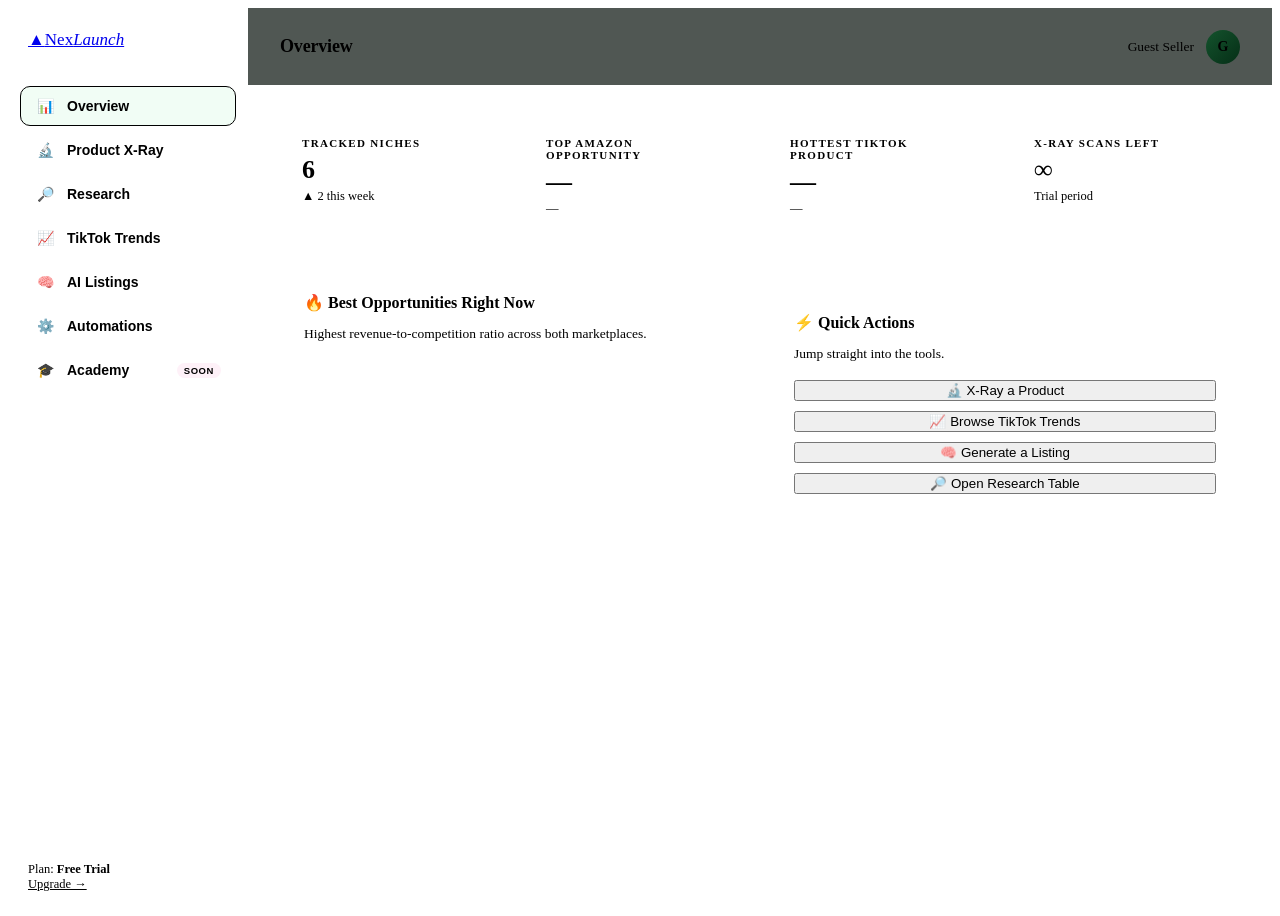
==== app.html @ c9c80b7c "Live SP-API wiring: real fees at Buy Box price, honesty labels, race guard - Server: fees estimated " ====
<!DOCTYPE html>
<html lang="en">
<head>
<meta charset="UTF-8">
<meta name="viewport" content="width=device-width, initial-scale=1.0">
<title>NexLaunch Dashboard</title>
<link rel="icon" href="data:image/svg+xml,<svg xmlns='http://www.w3.org/2000/svg' viewBox='0 0 100 100'><text y='.9em' font-size='90'>🚀</text></svg>">
<link rel="stylesheet" href="css/styles.css">
<link rel="stylesheet" href="css/app.css">
</head>
<body class="app">

<!-- ============ SIDEBAR ============ -->
<aside class="sidebar">
  <a href="index.html" class="logo"><span class="mark">▲</span><span>Nex<em>Launch</em></span></a>
  <nav class="side-nav">
    <button class="side-link active" data-view="overview"><span class="ic">📊</span><span class="txt">Overview</span></button>
    <button class="side-link" data-view="xray"><span class="ic">🔬</span><span class="txt">Product X-Ray</span></button>
    <button class="side-link" data-view="research"><span class="ic">🔎</span><span class="txt">Research</span></button>
    <button class="side-link" data-view="tiktok"><span class="ic">📈</span><span class="txt">TikTok Trends</span></button>
    <button class="side-link" data-view="listings"><span class="ic">🧠</span><span class="txt">AI Listings</span></button>
    <button class="side-link" data-view="automations"><span class="ic">⚙️</span><span class="txt">Automations</span></button>
    <button class="side-link" data-view="academy"><span class="ic">🎓</span><span class="txt">Academy</span><span class="soon">SOON</span></button>
  </nav>
  <div class="side-foot">Plan: <span class="plan-pill" id="side-plan">Free Trial</span><br><a href="index.html#pricing" style="color:var(--green)">Upgrade →</a></div>
</aside>

<!-- ============ MAIN ============ -->
<div class="main">
  <div class="topbar">
    <h1 id="view-title">Overview</h1>
    <div class="user"><span id="user-name">Guest Seller</span><span class="avatar" id="user-avatar">G</span></div>
  </div>

  <div class="content">

    <!-- ======== OVERVIEW ======== -->
    <section class="view active" id="view-overview">
      <div class="grid-4">
        <div class="kpi"><div class="k-label">Tracked Niches</div><div class="k-value">6</div><div class="k-delta up">▲ 2 this week</div></div>
        <div class="kpi"><div class="k-label">Top Amazon Opportunity</div><div class="k-value green" id="ov-amz-top">—</div><div class="k-delta" id="ov-amz-top-name" style="color:var(--muted)">—</div></div>
        <div class="kpi"><div class="k-label">Hottest TikTok Product</div><div class="k-value pink" id="ov-tt-top">—</div><div class="k-delta" id="ov-tt-top-name" style="color:var(--muted)">—</div></div>
        <div class="kpi"><div class="k-label">X-Ray Scans Left</div><div class="k-value">∞</div><div class="k-delta" style="color:var(--muted)">Trial period</div></div>
      </div>

      <div class="grid-2" style="margin-top:20px">
        <div class="panel">
          <h2>🔥 Best Opportunities Right Now</h2>
          <p class="p-sub">Highest revenue-to-competition ratio across both marketplaces.</p>
          <div id="ov-opps"></div>
        </div>
        <div class="panel">
          <h2>⚡ Quick Actions</h2>
          <p class="p-sub">Jump straight into the tools.</p>
          <div style="display:flex;flex-direction:column;gap:10px">
            <button class="btn btn-primary" data-goto="xray">🔬 X-Ray a Product</button>
            <button class="btn btn-ghost" data-goto="tiktok">📈 Browse TikTok Trends</button>
            <button class="btn btn-ghost" data-goto="listings">🧠 Generate a Listing</button>
            <button class="btn btn-ghost" data-goto="research">🔎 Open Research Table</button>
          </div>
        </div>
      </div>
    </section>

    <!-- ======== X-RAY ======== -->
    <section class="view" id="view-xray">
      <div class="panel">
        <h2>Product X-Ray</h2>
        <p class="p-sub">Paste an ASIN, Amazon URL, or product name. Try <span class="mono" style="color:var(--green)">B0CX1EARBD</span> or "yoga mat".</p>
        <div class="search-row">
          <input id="xray-input" type="text" placeholder="B0CX1EARBD  ·  https://amazon.com/dp/…  ·  ice roller">
          <button class="btn btn-primary" id="xray-btn">X-Ray →</button>
        </div>
      </div>

      <div class="xray-result" id="xray-result">
        <div class="panel">
          <div class="xray-title">
            <span class="thumb" id="xr-emoji">📦</span>
            <div>
              <h3 id="xr-name">—</h3>
              <div class="meta"><span id="xr-asin">—</span> · <span id="xr-cat">—</span> · <span id="xr-src"></span></div>
            </div>
          </div>
          <div class="grid-4">
            <div class="kpi"><div class="k-label">Est. Revenue</div><div class="k-value green" id="xr-rev">—</div><div class="k-delta" style="color:var(--muted)">per month</div></div>
            <div class="kpi"><div class="k-label">Est. Sales</div><div class="k-value" id="xr-sales">—</div><div class="k-delta" style="color:var(--muted)">units / month</div></div>
            <div class="kpi"><div class="k-label">BSR</div><div class="k-value" id="xr-bsr">—</div><div class="k-delta" id="xr-trend">—</div></div>
            <div class="kpi"><div class="k-label">Reviews</div><div class="k-value" id="xr-reviews">—</div><div class="k-delta" style="color:var(--muted)" id="xr-rating">—</div></div>
          </div>
        </div>

        <div class="grid-2" style="margin-top:20px">
          <div class="panel">
            <h2>Profit Breakdown <span style="font-size:12px;color:var(--muted);font-weight:400">(per unit)</span></h2>
            <p class="p-sub">Amazon FBA fee model, est. landed cost.</p>
            <table class="fee-table" id="xr-fees"></table>
            <div id="xr-verdict"></div>
          </div>
          <div class="panel">
            <h2>12-Month Sales Trend</h2>
            <p class="p-sub" id="xr-chart-sub">Modeled from rank velocity (demo).</p>
            <div class="bar-chart" id="xr-chart"></div>
            <div class="chart-caption"><span id="xr-chart-start"></span><span id="xr-chart-end"></span></div>
          </div>
        </div>

        <div class="panel" style="margin-top:20px">
          <h2>Reseller Mode</h2>
          <p class="p-sub">Attaching to an existing listing instead of launching your own? Check if the margin survives.</p>
          <label class="rs-toggle"><input type="checkbox" id="rs-toggle"><span>I'm reselling this product (attaching to the existing listing)</span></label>
          <div class="rs-fields" id="rs-fields">
            <div class="grid-2">
              <div class="field">
                <label for="rs-cost">Your source cost per unit ($)</label>
                <input id="rs-cost" type="number" min="0" step="0.01" placeholder="12.50">
              </div>
              <div class="field">
                <label for="rs-prep">Prep + inbound shipping per unit ($)</label>
                <input id="rs-prep" type="number" min="0" step="0.01" value="1.50">
              </div>
            </div>
            <button class="btn btn-primary" id="rs-calc">Calculate</button>
          </div>
          <div class="rs-result" id="rs-result"></div>
        </div>
      </div>
    </section>

    <!-- ======== RESEARCH ======== -->
    <section class="view" id="view-research">
      <div class="panel">
        <h2>Product Research</h2>
        <p class="p-sub">Filter and sort the full opportunity database. Click column headers to sort.</p>
        <div class="filter-row">
          <select id="f-platform">
            <option value="all">All Platforms</option>
            <option value="amz">Amazon</option>
            <option value="tt">TikTok Shop</option>
          </select>
          <select id="f-category"><option value="all">All Categories</option></select>
          <input id="f-minrev" type="number" placeholder="Min revenue $/mo" min="0" step="1000" style="width:160px">
          <input id="f-maxprice" type="number" placeholder="Max price $" min="0" style="width:130px">
          <input id="f-search" type="text" placeholder="Search products…" style="flex:1;min-width:160px">
        </div>
        <div class="scroll-x">
          <table class="market" id="research-table">
            <thead>
              <tr>
                <th>Product</th><th>Platform</th>
                <th class="sortable" data-sort="price">Price<span class="arrow"></span></th>
                <th class="sortable" data-sort="revenue">Est. Revenue<span class="arrow">▼</span></th>
                <th class="sortable" data-sort="sales">Est. Sales<span class="arrow"></span></th>
                <th class="sortable" data-sort="margin">Margin<span class="arrow"></span></th>
                <th class="sortable" data-sort="trend">Trend<span class="arrow"></span></th>
              </tr>
            </thead>
            <tbody></tbody>
          </table>
        </div>
        <div class="table-foot" id="research-count"></div>
      </div>
    </section>

    <!-- ======== TIKTOK ======== -->
    <section class="view" id="view-tiktok">
      <div class="panel" style="margin-bottom:20px">
        <h2>TikTok Trend Radar</h2>
        <p class="p-sub">Products gaining video velocity on TikTok Shop over the last 7 days. 🔥 Hot = accelerating creator adoption; act before saturation.</p>
      </div>
      <div class="tt-grid" id="tt-grid"></div>
    </section>

    <!-- ======== AI LISTINGS ======== -->
    <section class="view" id="view-listings">
      <div class="panel">
        <div style="display:flex;justify-content:space-between;align-items:center;flex-wrap:wrap;gap:12px">
          <div>
            <h2>AI Listing Builder</h2>
            <p class="p-sub" style="margin-bottom:0">Generate optimized copy for your target marketplace.</p>
          </div>
          <div class="mode-toggle">
            <button class="active" id="mode-amz">Amazon</button>
            <button id="mode-tt">TikTok Shop</button>
          </div>
        </div>
        <div style="margin-top:20px">
          <div class="grid-2">
            <div class="field">
              <label for="l-name">Product name</label>
              <input id="l-name" type="text" placeholder="Insulated Water Bottle 32oz">
            </div>
            <div class="field">
              <label for="l-keywords">Target keywords (comma-separated)</label>
              <input id="l-keywords" type="text" placeholder="leakproof, gym, BPA free">
            </div>
          </div>
          <div class="field">
            <label for="l-features">Key features / selling points (one per line)</label>
            <textarea id="l-features" rows="4" placeholder="Keeps drinks cold 24 hours&#10;Fits car cup holders&#10;Lifetime warranty"></textarea>
          </div>
          <button class="btn btn-primary" id="l-generate">✨ Generate Listing</button>
          <span style="font-size:12.5px;color:var(--muted);margin-left:12px">Template engine (demo) — wire to Claude API for production copy.</span>
        </div>
        <div class="listing-out" id="listing-out"></div>
      </div>
    </section>

    <!-- ======== AUTOMATIONS ======== -->
    <section class="view" id="view-automations">
      <div class="grid-2">
        <div class="panel">
          <h2>Create Automation</h2>
          <p class="p-sub">When a condition hits, NexLaunch acts — no babysitting dashboards.</p>
          <div class="field">
            <label for="a-trigger">When…</label>
            <select id="a-trigger">
              <option value="tt-spike">TikTok product trend spikes above +% threshold</option>
              <option value="bsr-improve">Tracked product's BSR improves past rank</option>
              <option value="price-drop">Competitor drops price below $</option>
              <option value="rev-cross">Niche est. revenue crosses $/mo</option>
              <option value="new-comp">New competitor enters tracked niche</option>
            </select>
          </div>
          <div class="quote-row">
            <div class="field">
              <label for="a-threshold">Threshold</label>
              <input id="a-threshold" type="number" value="25" step="1">
            </div>
            <div class="field">
              <label for="a-scope">Scope</label>
              <select id="a-scope">
                <option>All tracked products</option>
                <option>Beauty niche</option>
                <option>Home & Kitchen niche</option>
                <option>Electronics niche</option>
                <option>Pet Supplies niche</option>
              </select>
            </div>
          </div>
          <div class="field">
            <label for="a-action">Then…</label>
            <select id="a-action">
              <option value="email">📧 Email me</option>
              <option value="telegram">📲 Send Telegram alert</option>
              <option value="listing">🧠 Auto-draft an AI listing</option>
              <option value="watch">👁 Add to watchlist + daily digest</option>
            </select>
          </div>
          <button class="btn btn-primary btn-block" id="a-create">＋ Create Automation</button>
          <p style="font-size:12px;color:var(--muted);margin-top:12px">Demo mode: rules are saved locally and triggers are simulated. Production runs these on a scheduler against live data feeds.</p>
        </div>
        <div class="panel">
          <h2>Active Automations</h2>
          <p class="p-sub" id="a-count">No automations yet.</p>
          <div id="a-list"></div>
        </div>
      </div>
      <div class="panel" style="margin-top:20px">
        <h2>Recent Triggers <span class="live-tag" style="margin-left:10px"><span class="dot"></span>Simulated</span></h2>
        <p class="p-sub">What your automations caught in the last 7 days.</p>
        <div id="a-feed"></div>
      </div>
    </section>

    <!-- ======== ACADEMY ======== -->
    <section class="view" id="view-academy">
      <div class="panel">
        <h2>Seller Academy</h2>
        <p class="p-sub">Courses are in production — here's the launch curriculum.</p>
        <div class="course"><span class="ic">🏁</span><div><h3>Amazon FBA Zero to First Sale</h3><p>Account setup, product selection, sourcing, and your first shipment.</p></div><span class="len">4h 20m</span></div>
        <div class="course"><span class="ic">📱</span><div><h3>TikTok Shop Launch Playbook</h3><p>Creator affiliates, sample strategy, and going viral on purpose.</p></div><span class="len">3h 45m</span></div>
        <div class="course"><span class="ic">🧮</span><div><h3>Unit Economics that Don't Lie</h3><p>Fees, returns, ad spend — modeling true profitability before you buy inventory.</p></div><span class="len">2h 10m</span></div>
        <div class="course"><span class="ic">🚀</span><div><h3>Scaling to Multi-Channel</h3><p>Running the same SKU on Amazon + TikTok without cannibalizing either.</p></div><span class="len">3h 05m</span></div>
      </div>
    </section>

  </div>
</div>

<script src="js/data.js"></script>
<script src="js/api.js"></script>
<script src="js/app.js"></script>
<script src="js/receptionist.js"></script>
</body>
</html>
---- css/app.css ----
/* ============ NexLaunch — dashboard styles ============ */
body.app { display: flex; min-height: 100vh; background: var(--bg); }

/* sidebar */
.sidebar {
  width: 240px; flex: none; background: var(--bg-soft);
  border-right: 1px solid var(--line-soft);
  display: flex; flex-direction: column;
  position: sticky; top: 0; height: 100vh;
}
.sidebar .logo { padding: 22px 20px; border-bottom: 1px solid var(--line-soft); font-size: 17px; }
.side-nav { padding: 14px 12px; flex: 1; }
.side-link {
  display: flex; align-items: center; gap: 12px; padding: 11px 14px;
  border-radius: 10px; font-size: 14px; font-weight: 600; color: var(--muted);
  cursor: pointer; border: 1px solid transparent; margin-bottom: 4px; width: 100%;
  background: none; text-align: left; transition: all .15s;
}
.side-link:hover { color: var(--text); background: rgba(255,255,255,.03); }
.side-link.active { color: var(--green); background: rgba(74,222,128,.08); border-color: var(--line); }
.side-link .ic { width: 20px; text-align: center; }
.side-link .soon {
  margin-left: auto; font-size: 9.5px; font-weight: 800; letter-spacing: .06em;
  color: var(--pink); background: rgba(244,114,182,.1); padding: 2px 7px; border-radius: 999px;
}
.side-foot { padding: 16px 20px; border-top: 1px solid var(--line-soft); font-size: 12.5px; color: var(--muted); }
.side-foot .plan-pill { color: var(--green); font-weight: 700; }

/* main */
.main { flex: 1; min-width: 0; }
.topbar {
  display: flex; align-items: center; justify-content: space-between;
  padding: 16px 32px; border-bottom: 1px solid var(--line-soft);
  background: rgba(7,16,11,.7); backdrop-filter: blur(10px);
  position: sticky; top: 0; z-index: 20;
}
.topbar h1 { font-size: 18px; letter-spacing: -0.01em; }
.topbar .user { display: flex; align-items: center; gap: 12px; font-size: 13.5px; color: var(--muted); }
.avatar {
  width: 34px; height: 34px; border-radius: 50%; display: grid; place-items: center;
  background: linear-gradient(135deg, #14532d, #052e16); border: 1px solid var(--line);
  color: var(--green); font-weight: 800; font-size: 14px;
}
.content { padding: 32px; max-width: 1200px; }
.view { display: none; }
.view.active { display: block; animation: fadeIn .25s ease; }
@keyframes fadeIn { from { opacity: 0; transform: translateY(6px); } to { opacity: 1; } }

/* generic panels */
.panel { background: var(--panel); border: 1px solid var(--line-soft); border-radius: var(--radius); padding: 24px; }
.panel + .panel, .panel + .table-wrap, .table-wrap + .panel { margin-top: 20px; }
.panel h2 { font-size: 16px; margin-bottom: 4px; }
.panel .p-sub { color: var(--muted); font-size: 13.5px; margin-bottom: 18px; }
.grid-2 { display: grid; grid-template-columns: 1fr 1fr; gap: 20px; }
.grid-3 { display: grid; grid-template-columns: repeat(3, 1fr); gap: 16px; }
.grid-4 { display: grid; grid-template-columns: repeat(4, 1fr); gap: 16px; }

/* KPI cards */
.kpi { background: var(--panel); border: 1px solid var(--line-soft); border-radius: var(--radius); padding: 20px 22px; }
.kpi .k-label { font-size: 11px; letter-spacing: .12em; text-transform: uppercase; color: var(--muted); font-weight: 700; }
.kpi .k-value { font-family: var(--mono); font-size: 26px; font-weight: 700; margin-top: 6px; letter-spacing: -0.02em; }
.kpi .k-value.green { color: var(--green); }
.kpi .k-value.pink { color: var(--pink); }
.kpi .k-delta { font-size: 12.5px; margin-top: 4px; font-family: var(--mono); }
.kpi .k-delta.up { color: var(--green); }
.kpi .k-delta.down { color: var(--red); }

/* search row */
.search-row { display: flex; gap: 12px; }
.search-row input {
  flex: 1; background: rgba(0,0,0,.3); border: 1px solid var(--line-soft); border-radius: 10px;
  padding: 13px 16px; color: var(--text); font-size: 15px; outline: none; font-family: inherit;
}
.search-row input:focus { border-color: var(--green); }

/* xray result */
.xray-result { margin-top: 20px; display: none; }
.xray-result.show { display: block; animation: fadeIn .3s ease; }
.xray-title { display: flex; align-items: center; gap: 14px; margin-bottom: 20px; }
.xray-title .thumb { width: 52px; height: 52px; border-radius: 12px; display: grid; place-items: center; font-size: 26px; background: linear-gradient(135deg, #17251c, #0c1811); border: 1px solid var(--line-soft); }
.xray-title h3 { font-size: 18px; line-height: 1.3; }
.xray-title .meta { font-size: 12.5px; color: var(--muted); font-family: var(--mono); margin-top: 3px; }
.fee-table { width: 100%; font-size: 13.5px; border-collapse: collapse; }
.fee-table td { padding: 8px 0; border-bottom: 1px solid var(--line-soft); }
.fee-table tr:last-child td { border-bottom: none; font-weight: 700; }
.fee-table td:last-child { text-align: right; font-family: var(--mono); }
.bar-chart { display: flex; align-items: flex-end; gap: 6px; height: 120px; padding-top: 8px; }
.bar-chart .bar { flex: 1; background: linear-gradient(180deg, var(--green), #14532d); border-radius: 4px 4px 0 0; min-height: 4px; position: relative; opacity: .85; }
.bar-chart .bar:hover { opacity: 1; }
.chart-caption { display: flex; justify-content: space-between; font-size: 11px; color: var(--muted); margin-top: 8px; font-family: var(--mono); }
.verdict { display: inline-flex; align-items: center; gap: 8px; padding: 8px 16px; border-radius: 10px; font-weight: 700; font-size: 13.5px; margin-top: 4px; }
.verdict.good { color: var(--green); background: rgba(74,222,128,.08); border: 1px solid var(--line); }
.verdict.mid { color: #fbbf24; background: rgba(251,191,36,.07); border: 1px solid rgba(251,191,36,.2); }
.verdict.bad { color: var(--red); background: rgba(248,113,113,.07); border: 1px solid rgba(248,113,113,.2); }

/* reseller mode */
.rs-toggle { display: flex; align-items: center; gap: 10px; font-size: 14px; font-weight: 600; cursor: pointer; }
.rs-toggle input { width: 16px; height: 16px; accent-color: var(--green); cursor: pointer; }
.rs-fields { display: none; margin-top: 18px; }
.rs-fields.show { display: block; animation: fadeIn .25s ease; }
.rs-result { display: none; margin-top: 20px; }
.rs-result.show { display: block; animation: fadeIn .3s ease; }
.rs-result .gating { font-size: 13px; margin-top: 14px; line-height: 1.6; }

/* research filters */
.filter-row { display: flex; gap: 12px; flex-wrap: wrap; margin-bottom: 18px; }
.filter-row select, .filter-row input {
  background: rgba(0,0,0,.3); border: 1px solid var(--line-soft); border-radius: 9px;
  padding: 9px 13px; color: var(--text); font-size: 13.5px; outline: none; font-family: inherit;
}
.filter-row select:focus, .filter-row input:focus { border-color: var(--green); }
th.sortable { cursor: pointer; user-select: none; }
th.sortable:hover { color: var(--green); }
th.sortable .arrow { font-size: 9px; margin-left: 4px; }

/* tiktok cards */
.tt-grid { display: grid; grid-template-columns: repeat(auto-fill, minmax(260px, 1fr)); gap: 16px; }
.tt-card { background: var(--panel); border: 1px solid var(--line-soft); border-radius: var(--radius); padding: 20px; transition: all .2s; }
.tt-card:hover { border-color: rgba(244,114,182,.35); transform: translateY(-2px); }
.tt-card .head { display: flex; align-items: center; gap: 12px; margin-bottom: 14px; }
.tt-card .thumb { width: 44px; height: 44px; border-radius: 10px; display: grid; place-items: center; font-size: 22px; background: linear-gradient(135deg, #2a1520, #170c12); border: 1px solid rgba(244,114,182,.2); }
.tt-card h3 { font-size: 14.5px; line-height: 1.3; }
.tt-card .cat { font-size: 11.5px; color: var(--muted); margin-top: 2px; }
.tt-stats { display: grid; grid-template-columns: 1fr 1fr; gap: 8px; font-size: 12px; }
.tt-stat { background: rgba(0,0,0,.25); border: 1px solid var(--line-soft); border-radius: 8px; padding: 8px 10px; }
.tt-stat .l { color: var(--muted); font-size: 10px; letter-spacing: .08em; text-transform: uppercase; font-weight: 700; }
.tt-stat .v { font-family: var(--mono); font-size: 13.5px; font-weight: 700; margin-top: 2px; }
.tt-stat .v.pink { color: var(--pink); }
.tt-stat .v.green { color: var(--green); }
.heat { display: inline-flex; align-items: center; gap: 6px; font-size: 11px; font-weight: 800; padding: 3px 10px; border-radius: 999px; margin-left: auto; }
.heat.hot { color: var(--pink); background: rgba(244,114,182,.1); }
.heat.warm { color: #fbbf24; background: rgba(251,191,36,.08); }
.heat.cool { color: var(--cyan); background: rgba(103,232,249,.08); }

/* AI listing */
.listing-out { background: rgba(0,0,0,.28); border: 1px solid var(--line-soft); border-radius: 12px; padding: 22px; margin-top: 18px; display: none; }
.listing-out.show { display: block; animation: fadeIn .3s ease; }
.listing-out h4 { color: var(--green); font-size: 11.5px; letter-spacing: .12em; text-transform: uppercase; margin: 18px 0 8px; }
.listing-out h4:first-child { margin-top: 0; }
.listing-out .block { font-size: 14.5px; color: #d9e6de; line-height: 1.65; white-space: pre-wrap; }
.listing-out ul { padding-left: 20px; }
.listing-out li { margin-bottom: 8px; font-size: 14.5px; color: #d9e6de; }
.copy-btn { float: right; }
.mode-toggle { display: inline-flex; border: 1px solid var(--line-soft); border-radius: 10px; overflow: hidden; }
.mode-toggle button { background: none; border: none; color: var(--muted); padding: 9px 18px; font-size: 13.5px; font-weight: 600; cursor: pointer; }
.mode-toggle button.active { background: rgba(74,222,128,.1); color: var(--green); }
.mode-toggle button.active.tt { background: rgba(244,114,182,.1); color: var(--pink); }

/* academy */
.course { display: flex; gap: 16px; align-items: center; padding: 16px 0; border-bottom: 1px solid var(--line-soft); }
.course:last-child { border-bottom: none; }
.course .ic { width: 44px; height: 44px; border-radius: 10px; display: grid; place-items: center; font-size: 20px; background: rgba(74,222,128,.07); border: 1px solid var(--line); flex: none; }
.course h3 { font-size: 15px; }
.course p { font-size: 13px; color: var(--muted); margin-top: 2px; }
.course .len { margin-left: auto; font-family: var(--mono); font-size: 12.5px; color: var(--muted); flex: none; }

@media (max-width: 900px) {
  .sidebar { width: 68px; }
  .sidebar .logo span:not(.mark), .side-link .txt, .side-link .soon, .side-foot { display: none; }
  .grid-2, .grid-3, .grid-4 { grid-template-columns: 1fr; }
  .content { padding: 20px; }
}

/* ---------- automations ---------- */
.auto-rule {
  display: flex; align-items: center; gap: 14px; padding: 14px 16px;
  background: rgba(0,0,0,.25); border: 1px solid var(--line-soft); border-radius: 12px;
  margin-bottom: 10px; font-size: 13.5px;
}
.auto-rule .desc { flex: 1; line-height: 1.4; }
.auto-rule .desc .then { color: var(--muted); font-size: 12.5px; }
.auto-rule .kill { background: none; border: none; color: var(--muted); cursor: pointer; font-size: 16px; }
.auto-rule .kill:hover { color: var(--red); }
.switch { position: relative; width: 40px; height: 22px; flex: none; cursor: pointer; }
.switch input { opacity: 0; width: 0; height: 0; }
.switch .track {
  position: absolute; inset: 0; border-radius: 999px; background: rgba(255,255,255,.1);
  border: 1px solid var(--line-soft); transition: all .2s;
}
.switch .track::after {
  content: ""; position: absolute; top: 2px; left: 2px; width: 16px; height: 16px;
  border-radius: 50%; background: var(--muted); transition: all .2s;
}
.switch input:checked + .track { background: rgba(74,222,128,.25); border-color: var(--line); }
.switch input:checked + .track::after { left: 20px; background: var(--green); }
.feed-item {
  display: flex; gap: 12px; align-items: flex-start; padding: 12px 0;
  border-bottom: 1px solid var(--line-soft); font-size: 13.5px;
}
.feed-item:last-child { border-bottom: none; }
.feed-item .when { font-family: var(--mono); font-size: 11.5px; color: var(--muted); white-space: nowrap; padding-top: 2px; width: 70px; flex: none; }
.feed-item .what strong { color: var(--green); }
.feed-item.hot .what strong { color: var(--pink); }

/* ---- X-Ray live data source badge ---- */
#xr-src.live { color: var(--green); font-weight: 600; }
#xr-src.live::before {
  content: "●"; display: inline-block; margin-right: 5px;
  font-size: 8px; vertical-align: 2px; color: var(--green);
}
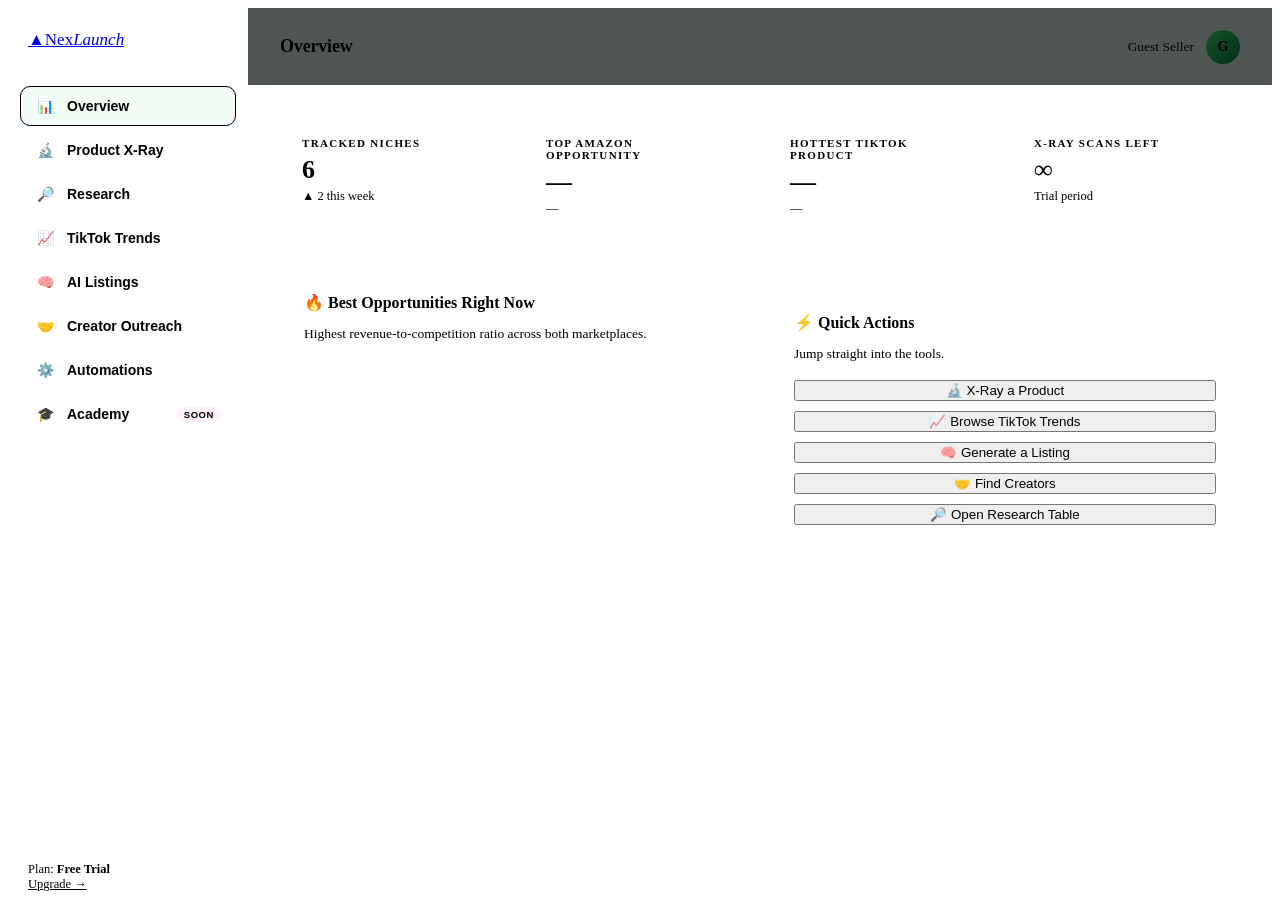
==== commit f4635ce9: "Add Creator Outreach module: directory, DM/brief kit with commission guardrail, pipeline tracker Co-" ====
--- a/app.html
+++ b/app.html
@@ -19,6 +19,7 @@
     <button class="side-link" data-view="research"><span class="ic">🔎</span><span class="txt">Research</span></button>
     <button class="side-link" data-view="tiktok"><span class="ic">📈</span><span class="txt">TikTok Trends</span></button>
     <button class="side-link" data-view="listings"><span class="ic">🧠</span><span class="txt">AI Listings</span></button>
+    <button class="side-link" data-view="creators"><span class="ic">🤝</span><span class="txt">Creator Outreach</span></button>
     <button class="side-link" data-view="automations"><span class="ic">⚙️</span><span class="txt">Automations</span></button>
     <button class="side-link" data-view="academy"><span class="ic">🎓</span><span class="txt">Academy</span><span class="soon">SOON</span></button>
   </nav>
@@ -56,6 +57,7 @@
             <button class="btn btn-primary" data-goto="xray">🔬 X-Ray a Product</button>
             <button class="btn btn-ghost" data-goto="tiktok">📈 Browse TikTok Trends</button>
             <button class="btn btn-ghost" data-goto="listings">🧠 Generate a Listing</button>
+            <button class="btn btn-ghost" data-goto="creators">🤝 Find Creators</button>
             <button class="btn btn-ghost" data-goto="research">🔎 Open Research Table</button>
           </div>
         </div>
@@ -71,6 +73,14 @@
           <input id="xray-input" type="text" placeholder="B0CX1EARBD  ·  https://amazon.com/dp/…  ·  ice roller">
           <button class="btn btn-primary" id="xray-btn">X-Ray →</button>
         </div>
+        <div class="xray-fulfill">
+          <span class="xray-fulfill-label">Fulfillment</span>
+          <div class="mode-toggle" id="xray-fulfill-toggle">
+            <button class="active" id="xr-mode-fba" type="button">FBA (stock)</button>
+            <button id="xr-mode-fbm" type="button">FBM (dropship)</button>
+          </div>
+          <span class="xray-fulfill-hint" id="xr-fulfill-hint">Amazon fulfills — fees include the FBA fee.</span>
+        </div>
       </div>
 
       <div class="xray-result" id="xray-result">
@@ -92,8 +102,8 @@
 
         <div class="grid-2" style="margin-top:20px">
           <div class="panel">
-            <h2>Profit Breakdown <span style="font-size:12px;color:var(--muted);font-weight:400">(per unit)</span></h2>
-            <p class="p-sub">Amazon FBA fee model, est. landed cost.</p>
+            <h2>Profit Breakdown <span style="font-size:12px;color:var(--muted);font-weight:400">(per unit)</span> <span class="fbm-badge" id="xr-fee-badge" hidden>DROPSHIP · FBM</span></h2>
+            <p class="p-sub" id="xr-fee-sub">Amazon FBA fee model, est. landed cost.</p>
             <table class="fee-table" id="xr-fees"></table>
             <div id="xr-verdict"></div>
           </div>
@@ -106,17 +116,17 @@
         </div>
 
         <div class="panel" style="margin-top:20px">
-          <h2>Reseller Mode</h2>
-          <p class="p-sub">Attaching to an existing listing instead of launching your own? Check if the margin survives.</p>
-          <label class="rs-toggle"><input type="checkbox" id="rs-toggle"><span>I'm reselling this product (attaching to the existing listing)</span></label>
+          <h2>Reseller Mode <span class="fbm-badge" id="rs-fee-badge" hidden>DROPSHIP · FBM</span></h2>
+          <p class="p-sub" id="rs-sub">Attaching to an existing listing instead of launching your own? Check if the margin survives.</p>
+          <label class="rs-toggle"><input type="checkbox" id="rs-toggle"><span id="rs-toggle-label">I'm reselling this product (attaching to the existing listing)</span></label>
           <div class="rs-fields" id="rs-fields">
             <div class="grid-2">
               <div class="field">
-                <label for="rs-cost">Your source cost per unit ($)</label>
+                <label for="rs-cost" id="rs-cost-label">Your source cost per unit ($)</label>
                 <input id="rs-cost" type="number" min="0" step="0.01" placeholder="12.50">
               </div>
               <div class="field">
-                <label for="rs-prep">Prep + inbound shipping per unit ($)</label>
+                <label for="rs-prep" id="rs-prep-label">Prep + inbound shipping per unit ($)</label>
                 <input id="rs-prep" type="number" min="0" step="0.01" value="1.50">
               </div>
             </div>
@@ -206,6 +216,59 @@
       </div>
     </section>
 
+    <!-- ======== CREATOR OUTREACH ======== -->
+    <section class="view" id="view-creators">
+      <div class="panel">
+        <h2>Creator Directory</h2>
+        <p class="p-sub">Mid-tier TikTok creators ranked by engagement — the tier that actually converts on commission deals. Demo directory; production hooks into the TikTok Creator Marketplace.</p>
+        <div class="filter-row">
+          <select id="cr-category"><option value="all">All Categories</option></select>
+          <select id="cr-size">
+            <option value="all">Any size</option>
+            <option value="nano">Nano (&lt;50k)</option>
+            <option value="mid">Mid (50k–150k)</option>
+            <option value="macro">Macro (150k+)</option>
+          </select>
+          <input id="cr-search" type="text" placeholder="Search creators…" style="flex:1;min-width:160px">
+        </div>
+        <div class="tt-grid" id="cr-grid"></div>
+        <div class="table-foot" id="cr-count"></div>
+      </div>
+
+      <div class="panel" style="margin-top:20px" id="cr-kit-panel">
+        <h2>Outreach Kit</h2>
+        <p class="p-sub">Pick a creator and a product — get the commission math, the DM, and the UGC brief. Template engine (demo) — wire to Claude proxy for personalized drafts.</p>
+        <div class="grid-3">
+          <div class="field">
+            <label for="cr-pick-creator">Creator</label>
+            <select id="cr-pick-creator"></select>
+          </div>
+          <div class="field">
+            <label for="cr-pick-product">Product</label>
+            <select id="cr-pick-product"></select>
+          </div>
+          <div class="field">
+            <label for="cr-commission">Commission offer (%)</label>
+            <input id="cr-commission" type="number" min="0" max="60" step="1" value="15">
+          </div>
+        </div>
+        <button class="btn btn-primary" id="cr-generate">✨ Generate Outreach</button>
+        <div class="listing-out" id="cr-kit-out">
+          <div id="cr-econ" style="margin-bottom:6px"></div>
+          <h4>Creator DM <button class="btn btn-ghost btn-sm copy-btn" id="cr-copy-dm">📋 Copy DM</button></h4>
+          <div class="block" id="cr-dm-out"></div>
+          <h4>UGC Brief <button class="btn btn-ghost btn-sm copy-btn" id="cr-copy-brief">📋 Copy Brief</button></h4>
+          <div class="block" id="cr-brief-out"></div>
+        </div>
+      </div>
+
+      <div class="panel" style="margin-top:20px">
+        <h2>Outreach Pipeline</h2>
+        <p class="p-sub" id="cr-pipe-count">Empty — add creators from the directory above.</p>
+        <div id="cr-pipe-list"></div>
+      </div>
+    </section>
+
     <!-- ======== AUTOMATIONS ======== -->
     <section class="view" id="view-automations">
       <div class="grid-2">
@@ -281,6 +344,7 @@
 <script src="js/data.js"></script>
 <script src="js/api.js"></script>
 <script src="js/app.js"></script>
+<script src="js/creators.js"></script>
 <script src="js/receptionist.js"></script>
 </body>
 </html>
--- a/css/app.css
+++ b/css/app.css
@@ -94,6 +94,15 @@
 .verdict.bad { color: var(--red); background: rgba(248,113,113,.07); border: 1px solid rgba(248,113,113,.2); }
 
 /* reseller mode */
+/* X-Ray fulfillment (FBA / FBM dropship) toggle */
+.xray-fulfill { display: flex; align-items: center; gap: 12px; flex-wrap: wrap; margin-top: 14px; }
+.xray-fulfill-label { font-size: 11px; letter-spacing: .12em; text-transform: uppercase; color: var(--muted); font-weight: 700; }
+.xray-fulfill-hint { font-size: 12.5px; color: var(--muted); }
+.mode-toggle button.active.fbm { background: rgba(103,232,249,.1); color: var(--cyan); }
+.fbm-badge { display: inline-flex; align-items: center; gap: 6px; font-size: 10.5px; letter-spacing: .1em; font-weight: 800; text-transform: uppercase; color: var(--cyan); background: rgba(103,232,249,.1); border: 1px solid rgba(103,232,249,.25); padding: 3px 9px; border-radius: 999px; vertical-align: middle; }
+.fbm-badge[hidden] { display: none; } /* custom display: must re-honor [hidden] */
+.fee-table td.muted, .fee-table td.muted:last-child { color: var(--muted); }
+
 .rs-toggle { display: flex; align-items: center; gap: 10px; font-size: 14px; font-weight: 600; cursor: pointer; }
 .rs-toggle input { width: 16px; height: 16px; accent-color: var(--green); cursor: pointer; }
 .rs-fields { display: none; margin-top: 18px; }
@@ -192,6 +201,34 @@
 .feed-item .what strong { color: var(--green); }
 .feed-item.hot .what strong { color: var(--pink); }
 
+/* ---------- creator outreach ---------- */
+.cr-card { background: var(--panel); border: 1px solid var(--line-soft); border-radius: var(--radius); padding: 20px; transition: all .2s; }
+.cr-card:hover { border-color: rgba(103,232,249,.35); transform: translateY(-2px); }
+.cr-card .head { display: flex; align-items: center; gap: 12px; margin-bottom: 14px; }
+.cr-card .thumb {
+  width: 44px; height: 44px; border-radius: 50%; display: grid; place-items: center;
+  font-size: 18px; font-weight: 800; color: var(--cyan);
+  background: linear-gradient(135deg, #10222a, #0a1418); border: 1px solid rgba(103,232,249,.2);
+}
+.cr-card h3 { font-size: 14.5px; line-height: 1.3; font-family: var(--mono); }
+.cr-card .cat { font-size: 11.5px; color: var(--muted); margin-top: 2px; }
+.cr-actions { display: flex; gap: 8px; margin-top: 14px; }
+.cr-actions .btn { flex: 1; }
+.cr-actions .btn[disabled] { opacity: .5; cursor: default; }
+.cr-stage {
+  font-size: 10.5px; font-weight: 800; letter-spacing: .06em; text-transform: uppercase;
+  padding: 4px 10px; border-radius: 999px; flex: none; width: 96px; text-align: center;
+}
+.cr-stage.s0 { color: var(--muted); background: rgba(255,255,255,.06); }
+.cr-stage.s1 { color: var(--cyan); background: rgba(103,232,249,.1); }
+.cr-stage.s2 { color: #fbbf24; background: rgba(251,191,36,.1); }
+.cr-stage.s3 { color: var(--pink); background: rgba(244,114,182,.1); }
+.cr-stage.s4 { color: var(--green); background: rgba(74,222,128,.1); }
+.cr-move { background: none; border: 1px solid var(--line-soft); border-radius: 8px; color: var(--muted); cursor: pointer; font-size: 14px; width: 30px; height: 30px; flex: none; }
+.cr-move:hover:not([disabled]) { color: var(--green); border-color: var(--line); }
+.cr-move[disabled] { opacity: .3; cursor: default; }
+#cr-kit-out h4 .copy-btn { float: none; margin-left: 10px; vertical-align: middle; }
+
 /* ---- X-Ray live data source badge ---- */
 #xr-src.live { color: var(--green); font-weight: 600; }
 #xr-src.live::before {
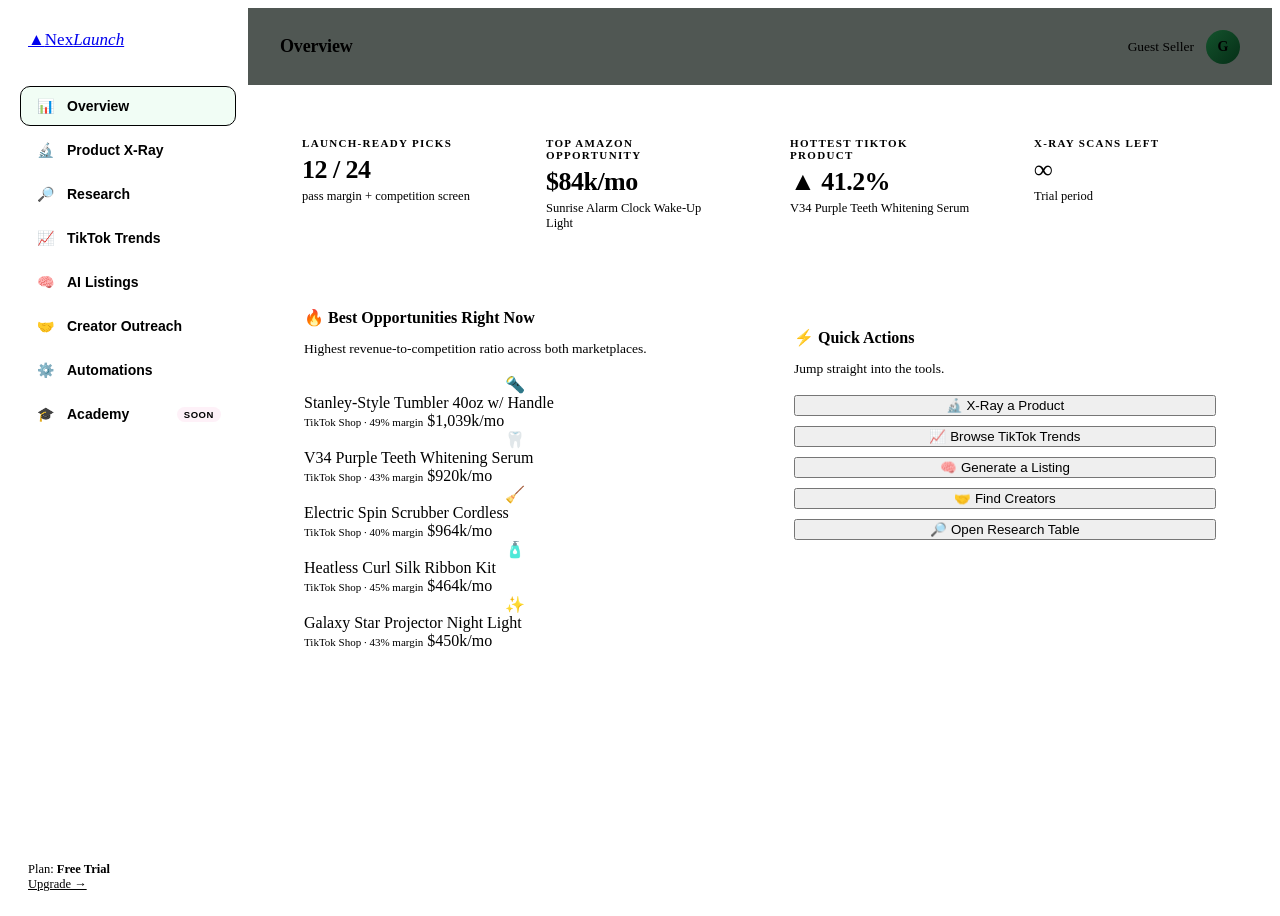
==== commit e8e96d79: "Add 5-Point Launch Screen to X-Ray, competition column to Research, launch-ready KPI, opportunity pr" ====
--- a/app.html
+++ b/app.html
@@ -38,7 +38,7 @@
     <!-- ======== OVERVIEW ======== -->
     <section class="view active" id="view-overview">
       <div class="grid-4">
-        <div class="kpi"><div class="k-label">Tracked Niches</div><div class="k-value">6</div><div class="k-delta up">▲ 2 this week</div></div>
+        <div class="kpi"><div class="k-label">Launch-Ready Picks</div><div class="k-value" id="ov-ready">—</div><div class="k-delta" style="color:var(--muted)">pass margin + competition screen</div></div>
         <div class="kpi"><div class="k-label">Top Amazon Opportunity</div><div class="k-value green" id="ov-amz-top">—</div><div class="k-delta" id="ov-amz-top-name" style="color:var(--muted)">—</div></div>
         <div class="kpi"><div class="k-label">Hottest TikTok Product</div><div class="k-value pink" id="ov-tt-top">—</div><div class="k-delta" id="ov-tt-top-name" style="color:var(--muted)">—</div></div>
         <div class="kpi"><div class="k-label">X-Ray Scans Left</div><div class="k-value">∞</div><div class="k-delta" style="color:var(--muted)">Trial period</div></div>
@@ -113,6 +113,12 @@
             <div class="bar-chart" id="xr-chart"></div>
             <div class="chart-caption"><span id="xr-chart-start"></span><span id="xr-chart-end"></span></div>
           </div>
+        </div>
+
+        <div class="panel" style="margin-top:20px">
+          <h2>5-Point Launch Screen</h2>
+          <p class="p-sub">The pre-launch checklist, automated: margin, demand, competition, brand risk, category. Pass 4+ before you order samples.</p>
+          <div id="xr-rules"></div>
         </div>
 
         <div class="panel" style="margin-top:20px">
@@ -162,6 +168,7 @@
                 <th class="sortable" data-sort="revenue">Est. Revenue<span class="arrow">▼</span></th>
                 <th class="sortable" data-sort="sales">Est. Sales<span class="arrow"></span></th>
                 <th class="sortable" data-sort="margin">Margin<span class="arrow"></span></th>
+                <th class="sortable" data-sort="comp">Competition<span class="arrow"></span></th>
                 <th class="sortable" data-sort="trend">Trend<span class="arrow"></span></th>
               </tr>
             </thead>
--- a/css/app.css
+++ b/css/app.css
@@ -201,6 +201,19 @@
 .feed-item .what strong { color: var(--green); }
 .feed-item.hot .what strong { color: var(--pink); }
 
+/* ---------- 5-point launch screen ---------- */
+.rule-row { display: flex; gap: 12px; align-items: flex-start; padding: 11px 0; border-bottom: 1px solid var(--line-soft); }
+.rule-row:last-of-type { border-bottom: none; }
+.rule-row .rule-ic { flex: none; font-size: 15px; padding-top: 1px; }
+.rule-row .rule-name { font-size: 14px; font-weight: 700; }
+.rule-row .rule-note { font-size: 12.5px; color: var(--muted); margin-top: 2px; line-height: 1.5; }
+
+/* competition pills (research table) */
+.comp-pill { font-size: 10.5px; font-weight: 800; letter-spacing: .06em; padding: 3px 10px; border-radius: 999px; }
+.comp-pill.good { color: var(--green); background: rgba(74,222,128,.1); }
+.comp-pill.mid { color: #fbbf24; background: rgba(251,191,36,.1); }
+.comp-pill.bad { color: var(--red); background: rgba(248,113,113,.1); }
+
 /* ---------- creator outreach ---------- */
 .cr-card { background: var(--panel); border: 1px solid var(--line-soft); border-radius: var(--radius); padding: 20px; transition: all .2s; }
 .cr-card:hover { border-color: rgba(103,232,249,.35); transform: translateY(-2px); }
